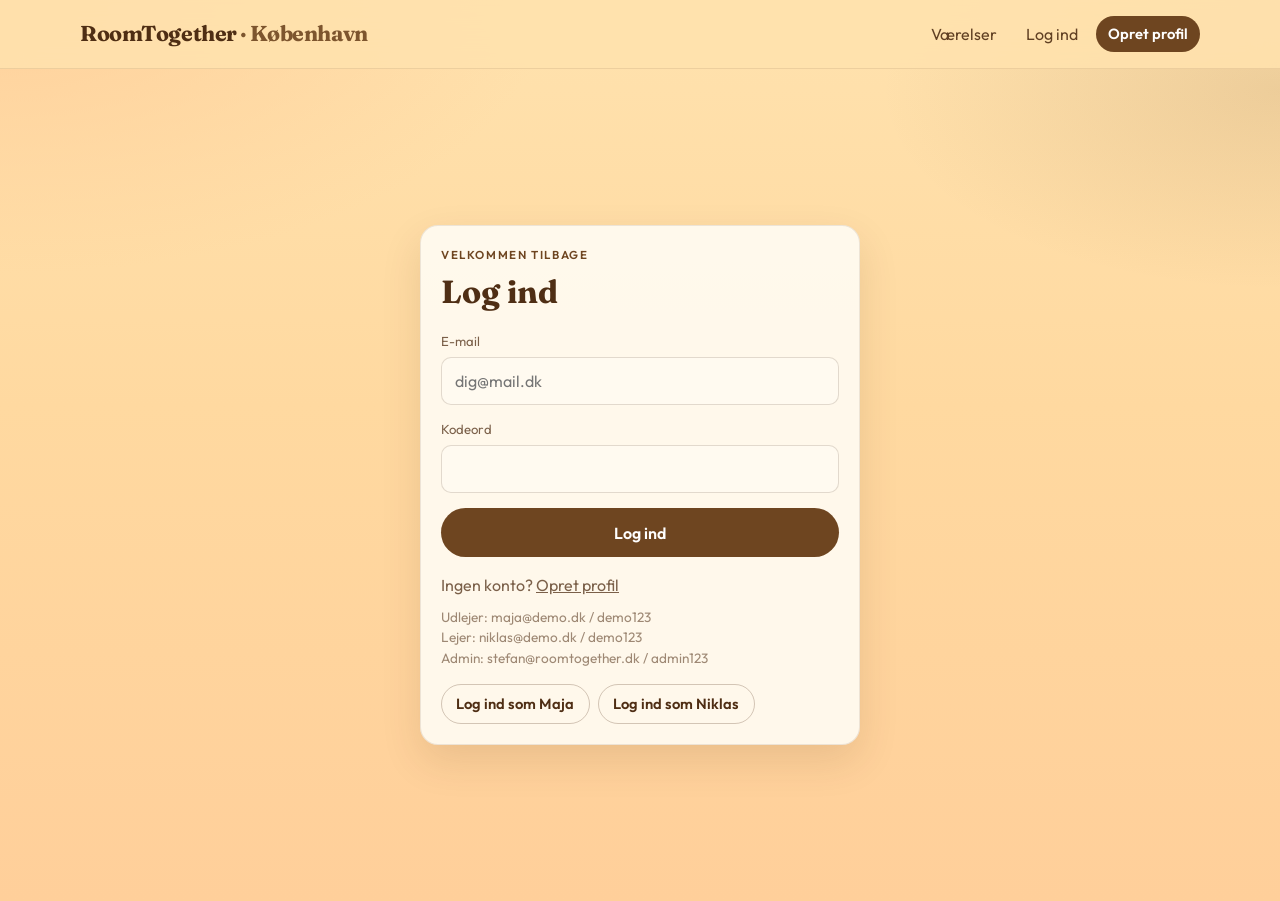
==== Hjemmeside/login.html @ 161d10d0 "Flyt hjemmeside ind under Hjemmeside-mappen Co-authored-by: Cursor <cursoragent@cursor.com>" ====
<!DOCTYPE html>
<html lang="da">
<head>
  <meta charset="UTF-8">
  <meta name="viewport" content="width=device-width, initial-scale=1">
  <title>Log ind — RoomTogether</title>
  <link rel="stylesheet" href="css/style.css">
</head>
<body>
  <div id="site-nav"></div>
  <main class="auth-shell wrap">
    <div class="panel auth-card">
      <p class="eyebrow">Velkommen tilbage</p>
      <h1 style="font-family:var(--display);font-size:2rem;margin:.3rem 0 1rem">Log ind</h1>
      <form class="form" id="form">
        <div class="field"><label>E-mail</label><input name="email" type="email" required placeholder="dig@mail.dk"></div>
        <div class="field"><label>Kodeord</label><input name="password" type="password" required></div>
        <button class="btn btn-primary" type="submit">Log ind</button>
      </form>
      <p style="margin-top:1rem;opacity:.75">Ingen konto? <a href="opret.html" style="text-decoration:underline">Opret profil</a></p>
      <p style="margin-top:.6rem;font-size:.85rem;opacity:.55">
        Udlejer: maja@demo.dk / demo123<br>
        Lejer: niklas@demo.dk / demo123<br>
        Admin: stefan@roomtogether.dk / admin123
      </p>
      <div style="display:flex;flex-wrap:wrap;gap:.5rem;margin-top:1rem">
        <button type="button" class="btn btn-ghost btn-sm" id="demo-maja">Log ind som Maja</button>
        <button type="button" class="btn btn-ghost btn-sm" id="demo-niklas">Log ind som Niklas</button>
      </div>
    </div>
  </main>
  <script src="js/app.js"></script>
  <script>
    renderNav('login.html')
    function go(user) {
      setSession(user.id)
      location.href = qs('next') || homeFor(user)
    }
    document.getElementById('form').onsubmit = e => {
      e.preventDefault()
      const f = e.target
      const data = db()
      const user = data.users.find(u => u.email === f.email.value.trim().toLowerCase() && u.password === f.password.value)
      if (!user) return toast('Forkert e-mail eller kode')
      go(user)
    }
    document.getElementById('demo-maja').onclick = () => go(db().users.find(u => u.email === 'maja@demo.dk'))
    document.getElementById('demo-niklas').onclick = () => go(db().users.find(u => u.email === 'niklas@demo.dk'))
  </script>
</body>
</html>
---- Hjemmeside/css/style.css ----
@import url('https://fonts.googleapis.com/css2?family=Fraunces:opsz,wght@9..144,500;9..144,700&family=Outfit:wght@400;500;600;700&display=swap');

:root {
  --bg: #FFE2AE;
  --soft: #FFCF9A;
  --blue: #6E4520;
  --ink: #4F2E14;
  --ok: #2E8049;
  --warn: #B8752F;
  --bad: #D23333;
  --radius: 14px;
  --shadow: 0 16px 40px rgba(79, 46, 20, 0.12);
  --font: 'Outfit', sans-serif;
  --display: 'Fraunces', Georgia, serif;
}

* { box-sizing: border-box; margin: 0; padding: 0; }

html { scroll-behavior: smooth; }

body {
  font-family: var(--font);
  color: var(--ink);
  background:
    radial-gradient(1000px 500px at 0% 0%, rgba(255, 207, 154, 0.9), transparent 55%),
    radial-gradient(800px 400px at 100% 10%, rgba(110, 69, 32, 0.12), transparent 50%),
    linear-gradient(180deg, var(--bg), #ffd9a0 45%, var(--soft));
  min-height: 100vh;
  line-height: 1.5;
}

a { color: inherit; text-decoration: none; }
img { max-width: 100%; display: block; }
button, input, select, textarea {
  font: inherit;
  color: inherit;
}

.wrap {
  width: min(1120px, calc(100% - 2rem));
  margin-inline: auto;
}

.site-header {
  position: sticky;
  top: 0;
  z-index: 40;
  backdrop-filter: blur(14px);
  background: rgba(255, 226, 174, 0.88);
  border-bottom: 1px solid rgba(79, 46, 20, 0.1);
}

.nav {
  display: flex;
  align-items: center;
  justify-content: space-between;
  gap: 1rem;
  min-height: 68px;
}

.brand {
  font-family: var(--display);
  font-weight: 700;
  font-size: 1.35rem;
  letter-spacing: -0.02em;
  color: var(--ink);
}

.brand span { color: var(--blue); opacity: 0.9; }

.nav-links {
  display: flex;
  align-items: center;
  gap: 0.35rem;
  flex-wrap: wrap;
  justify-content: flex-end;
}

.nav-links a, .nav-links button.linkish {
  padding: 0.45rem 0.75rem;
  border-radius: 999px;
  opacity: 0.9;
  background: transparent;
  border: 0;
  cursor: pointer;
}

.nav-links a:hover, .nav-links button.linkish:hover {
  background: rgba(110, 69, 32, 0.1);
}

.btn {
  display: inline-flex;
  align-items: center;
  justify-content: center;
  gap: 0.4rem;
  border: 0;
  cursor: pointer;
  border-radius: 999px;
  padding: 0.8rem 1.25rem;
  font-weight: 600;
  transition: transform .15s ease, background .15s ease, color .15s ease;
}

.btn:hover { transform: translateY(-1px); }
.btn-primary { background: var(--blue); color: #fff; }
.btn-primary:hover { background: #5a3616; }
.nav-links a.btn-primary {
  background: var(--blue);
  color: #fff;
  opacity: 1;
}
.nav-links a.btn-primary:hover { background: #5a3616; }
.btn-ghost {
  background: transparent;
  color: var(--ink);
  border: 1px solid rgba(79, 46, 20, 0.25);
}
.btn-ghost:hover { background: rgba(110, 69, 32, 0.1); }
.btn-danger { background: var(--bad); color: white; }
.btn-sm { padding: 0.5rem 0.9rem; font-size: 0.92rem; }

.hero {
  min-height: calc(100svh - 68px);
  display: grid;
  align-items: end;
  padding: 2.5rem 0 3.5rem;
  position: relative;
  overflow: hidden;
}

.hero-img {
  position: absolute;
  inset: 0;
  width: 100%;
  height: 100%;
  object-fit: cover;
  object-position: center 40%;
  z-index: -2;
}

.hero::before {
  content: "";
  position: absolute;
  inset: 0;
  background:
    linear-gradient(105deg, rgba(255, 226, 174,0.96) 0%, rgba(255, 226, 174,0.88) 38%, rgba(255, 207, 154,0.4) 62%, rgba(79, 46, 20,0.2) 100%),
    linear-gradient(180deg, transparent 40%, rgba(255, 226, 174,0.8) 100%);
  z-index: -1;
}

.hero-copy { max-width: 640px; animation: rise .7s ease both; }

.mood {
  padding: 0;
  overflow: hidden;
  border-block: 1px solid rgba(79, 46, 20, 0.08);
  background: var(--bg);
}

.mood-track {
  display: grid;
  grid-auto-flow: column;
  grid-auto-columns: minmax(220px, 28vw);
  gap: 0.6rem;
  padding: 0.6rem;
  overflow-x: auto;
  scroll-snap-type: x mandatory;
}

.mood-track img {
  width: 100%;
  aspect-ratio: 4/3;
  object-fit: cover;
  border-radius: 12px;
  scroll-snap-align: start;
}

.avatar {
  width: 88px;
  height: 88px;
  border-radius: 50%;
  object-fit: cover;
  border: 3px solid var(--soft);
  box-shadow: var(--shadow);
}

.hero h1 {
  font-family: var(--display);
  font-size: clamp(2.8rem, 9vw, 5.2rem);
  line-height: 0.95;
  letter-spacing: -0.04em;
  margin: 0.4rem 0 1rem;
  color: var(--ink);
}

.hero p {
  font-size: 1.12rem;
  max-width: 38ch;
  color: rgba(79, 46, 20, 0.8);
  margin-bottom: 1.6rem;
}

.hero-actions { display: flex; flex-wrap: wrap; gap: 0.75rem; }

.eyebrow {
  text-transform: uppercase;
  letter-spacing: 0.14em;
  font-size: 0.72rem;
  font-weight: 600;
  color: var(--blue);
}

.section { padding: 3.5rem 0; }
.section h2 {
  font-family: var(--display);
  font-size: clamp(1.8rem, 4vw, 2.6rem);
  letter-spacing: -0.03em;
  margin-bottom: 0.5rem;
}
.section .lead {
  color: rgba(79, 46, 20, 0.72);
  max-width: 48ch;
  margin-bottom: 1.75rem;
}

.steps {
  display: grid;
  gap: 1rem;
  grid-template-columns: repeat(3, 1fr);
}

.step {
  padding: 1.25rem;
  border: 1px solid rgba(79, 46, 20, 0.1);
  border-radius: var(--radius);
  background: rgba(255, 226, 174, 0.85);
}
.step strong {
  display: block;
  font-family: var(--display);
  font-size: 1.25rem;
  margin: 0.35rem 0;
}
.step span { opacity: 0.55; font-size: 0.85rem; color: var(--blue); }

.page-head {
  padding: 2rem 0 1rem;
  display: flex;
  flex-wrap: wrap;
  gap: 1rem;
  align-items: end;
  justify-content: space-between;
}
.page-head h1 {
  font-family: var(--display);
  font-size: clamp(1.8rem, 4vw, 2.6rem);
  letter-spacing: -0.03em;
}

.filters {
  display: grid;
  grid-template-columns: repeat(4, 1fr);
  gap: 0.75rem;
  margin: 1rem 0 1.5rem;
  padding: 1rem;
  border-radius: var(--radius);
  background: rgba(255, 226, 174, 0.9);
  border: 1px solid rgba(79, 46, 20, 0.1);
}

.field { display: grid; gap: 0.35rem; }
.field label { font-size: 0.82rem; opacity: 0.75; }
.field input, .field select, .field textarea {
  width: 100%;
  background: #fffaf0;
  border: 1px solid rgba(79, 46, 20, 0.16);
  border-radius: 10px;
  padding: 0.7rem 0.8rem;
}
.field textarea { min-height: 110px; resize: vertical; }

.grid {
  display: grid;
  grid-template-columns: repeat(3, 1fr);
  gap: 1rem;
}

.listing {
  display: grid;
  gap: 0.75rem;
  padding: 0.85rem;
  border-radius: var(--radius);
  background: rgba(255, 250, 240, 0.95);
  border: 1px solid rgba(79, 46, 20, 0.1);
  transition: transform .15s ease, border-color .15s ease, box-shadow .15s ease;
}
.listing:hover {
  transform: translateY(-3px);
  border-color: rgba(110, 69, 32, 0.45);
  box-shadow: var(--shadow);
}
.listing-media {
  aspect-ratio: 4/3;
  border-radius: 10px;
  background:
    linear-gradient(145deg, rgba(255, 226, 174,0.35), transparent 50%),
    linear-gradient(160deg, var(--soft), var(--ink));
  display: grid;
  place-items: end start;
  padding: 0.75rem;
  overflow: hidden;
  position: relative;
}
.listing-media img {
  position: absolute;
  inset: 0;
  width: 100%;
  height: 100%;
  object-fit: cover;
  opacity: 0.85;
}
.badge {
  position: relative;
  z-index: 1;
  background: rgba(255, 226, 174, 0.94);
  color: var(--ink);
  border: 1px solid rgba(79, 46, 20, 0.12);
  padding: 0.25rem 0.55rem;
  border-radius: 999px;
  font-size: 0.75rem;
}
.listing h3 {
  font-size: 1.05rem;
  font-weight: 600;
}
.meta {
  display: flex;
  flex-wrap: wrap;
  gap: 0.45rem 0.8rem;
  font-size: 0.9rem;
  opacity: 0.8;
}
.match-pill {
  display: inline-flex;
  align-items: center;
  gap: 0.35rem;
  padding: 0.25rem 0.6rem;
  border-radius: 999px;
  font-size: 0.8rem;
  font-weight: 600;
  background: rgba(46, 128, 73, 0.14);
  color: var(--ok);
}
.match-pill.mid { background: rgba(184, 117, 47, 0.16); color: var(--warn); }
.match-pill.low { background: rgba(210, 51, 51, 0.12); color: var(--bad); }

.panel {
  background: rgba(255, 250, 240, 0.95);
  border: 1px solid rgba(79, 46, 20, 0.1);
  border-radius: calc(var(--radius) + 4px);
  padding: 1.25rem;
  box-shadow: var(--shadow);
}

.detail {
  display: grid;
  grid-template-columns: 1.3fr 1fr;
  gap: 1.25rem;
  padding-bottom: 3rem;
}
.detail-gallery {
  aspect-ratio: 16/11;
  border-radius: var(--radius);
  overflow: hidden;
  background: linear-gradient(160deg, var(--soft), var(--ink));
}
.detail-gallery img { width: 100%; height: 100%; object-fit: cover; }
.habits {
  display: grid;
  grid-template-columns: 1fr 1fr;
  gap: 0.6rem;
  margin-top: 1rem;
}
.habit {
  padding: 0.7rem 0.8rem;
  border-radius: 10px;
  background: var(--soft);
  border: 1px solid rgba(79, 46, 20, 0.08);
  font-size: 0.9rem;
}
.habit b { display: block; opacity: 0.6; font-weight: 500; font-size: 0.78rem; }

.form {
  display: grid;
  gap: 0.9rem;
  max-width: 560px;
}
.form-row {
  display: grid;
  grid-template-columns: 1fr 1fr;
  gap: 0.75rem;
}
.auth-shell {
  min-height: calc(100svh - 68px);
  display: grid;
  place-items: center;
  padding: 2rem 0;
}
.auth-card { width: min(440px, 100%); }

.chat-layout {
  display: grid;
  grid-template-columns: 280px 1fr;
  gap: 1rem;
  min-height: 70vh;
  padding-bottom: 2rem;
}
.thread-list { display: grid; gap: 0.5rem; align-content: start; }
.thread {
  text-align: left;
  padding: 0.85rem;
  border-radius: 12px;
  border: 1px solid rgba(79, 46, 20, 0.1);
  background: rgba(255, 250, 240, 0.9);
  cursor: pointer;
}
.thread.active {
  border-color: var(--blue);
  background: var(--soft);
}
.chat-box {
  display: grid;
  grid-template-rows: auto 1fr auto;
  min-height: 70vh;
}
.chat-msgs {
  display: flex;
  flex-direction: column;
  gap: 0.6rem;
  overflow-y: auto;
  padding: 1rem 0;
  max-height: 55vh;
}
.bubble {
  max-width: 75%;
  padding: 0.7rem 0.9rem;
  border-radius: 14px;
  background: var(--soft);
  color: var(--ink);
}
.bubble.me {
  align-self: flex-end;
  background: var(--ink);
  color: var(--bg);
}
.chat-input {
  display: grid;
  grid-template-columns: 1fr auto;
  gap: 0.6rem;
}

.table { width: 100%; border-collapse: collapse; }
.table th, .table td {
  text-align: left;
  padding: 0.75rem 0.5rem;
  border-bottom: 1px solid rgba(79, 46, 20, 0.1);
  font-size: 0.92rem;
  vertical-align: top;
}

.toast {
  position: fixed;
  bottom: 1.2rem;
  left: 50%;
  transform: translateX(-50%);
  background: var(--ink);
  color: var(--bg);
  padding: 0.75rem 1.1rem;
  border-radius: 999px;
  font-weight: 600;
  z-index: 99;
  animation: rise .25s ease;
}

.empty {
  padding: 2rem;
  text-align: center;
  opacity: 0.75;
  border: 1px dashed rgba(79, 46, 20, 0.25);
  border-radius: var(--radius);
  background: rgba(255, 226, 174, 0.6);
}

.footer {
  padding: 2.5rem 0 3rem;
  border-top: 1px solid rgba(79, 46, 20, 0.1);
  color: rgba(79, 46, 20, 0.55);
  font-size: 0.9rem;
}

.reviews { display: grid; gap: 0.85rem; }
.review {
  padding: 1rem;
  border-radius: 12px;
  background: var(--soft);
  border: 1px solid rgba(79, 46, 20, 0.08);
}
.review-top {
  display: flex;
  justify-content: space-between;
  gap: 0.75rem;
  margin-bottom: 0.55rem;
}
.review-meta {
  font-size: 0.82rem;
  opacity: 0.65;
}
.review-stars {
  color: var(--blue);
  letter-spacing: 0.06em;
  white-space: nowrap;
  font-size: 0.95rem;
}
.review p { opacity: 0.9; font-size: 0.95rem; }

@keyframes rise {
  from { opacity: 0; transform: translateY(12px); }
  to { opacity: 1; transform: translateY(0); }
}

@media (max-width: 900px) {
  .steps, .grid, .filters, .detail, .chat-layout, .form-row, .habits {
    grid-template-columns: 1fr;
  }
  .chat-layout { grid-template-columns: 1fr; }
  .nav { flex-wrap: wrap; min-height: auto; padding: 0.75rem 0; }
  .nav-links { width: 100%; justify-content: flex-start; }
}
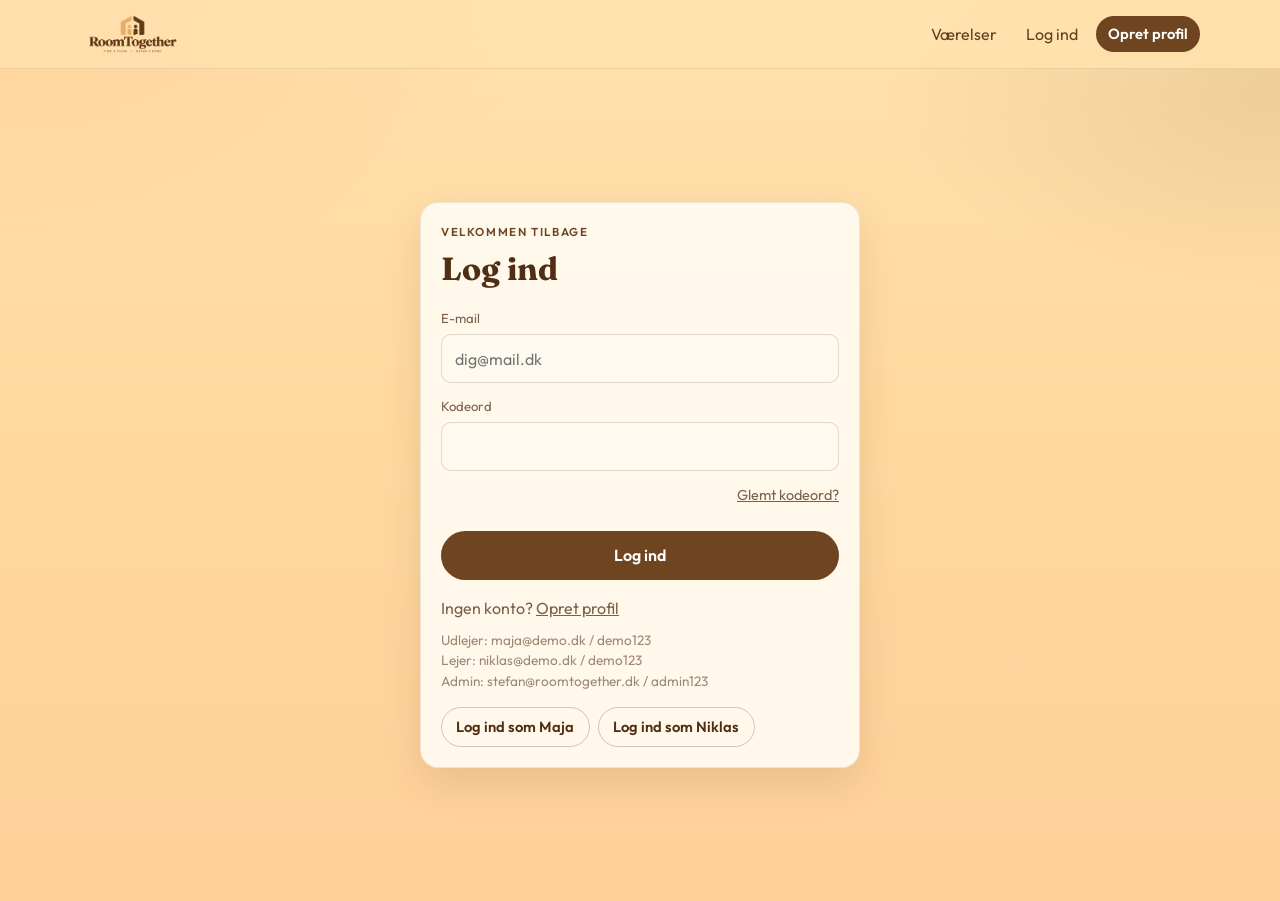
==== commit 913e149e: "Tilføj glemt kodeord og flere hverdagsvaner og logo" ====
--- a/Hjemmeside/login.html
+++ b/Hjemmeside/login.html
@@ -15,6 +15,7 @@
       <form class="form" id="form">
         <div class="field"><label>E-mail</label><input name="email" type="email" required placeholder="dig@mail.dk"></div>
         <div class="field"><label>Kodeord</label><input name="password" type="password" required></div>
+        <p style="margin:-.2rem 0 .6rem;text-align:right"><a href="glemt-kode.html" style="font-size:.9rem;text-decoration:underline;opacity:.75">Glemt kodeord?</a></p>
         <button class="btn btn-primary" type="submit">Log ind</button>
       </form>
       <p style="margin-top:1rem;opacity:.75">Ingen konto? <a href="opret.html" style="text-decoration:underline">Opret profil</a></p>
--- a/Hjemmeside/css/style.css
+++ b/Hjemmeside/css/style.css
@@ -59,14 +59,14 @@
 }
 
 .brand {
-  font-family: var(--display);
-  font-weight: 700;
-  font-size: 1.35rem;
-  letter-spacing: -0.02em;
-  color: var(--ink);
-}
-
-.brand span { color: var(--blue); opacity: 0.9; }
+  display: flex;
+  align-items: center;
+}
+
+.brand img {
+  height: 42px;
+  width: auto;
+}
 
 .nav-links {
   display: flex;
@@ -185,13 +185,9 @@
   box-shadow: var(--shadow);
 }
 
-.hero h1 {
-  font-family: var(--display);
-  font-size: clamp(2.8rem, 9vw, 5.2rem);
-  line-height: 0.95;
-  letter-spacing: -0.04em;
+.hero-logo {
+  width: min(420px, 92%);
   margin: 0.4rem 0 1rem;
-  color: var(--ink);
 }
 
 .hero p {
